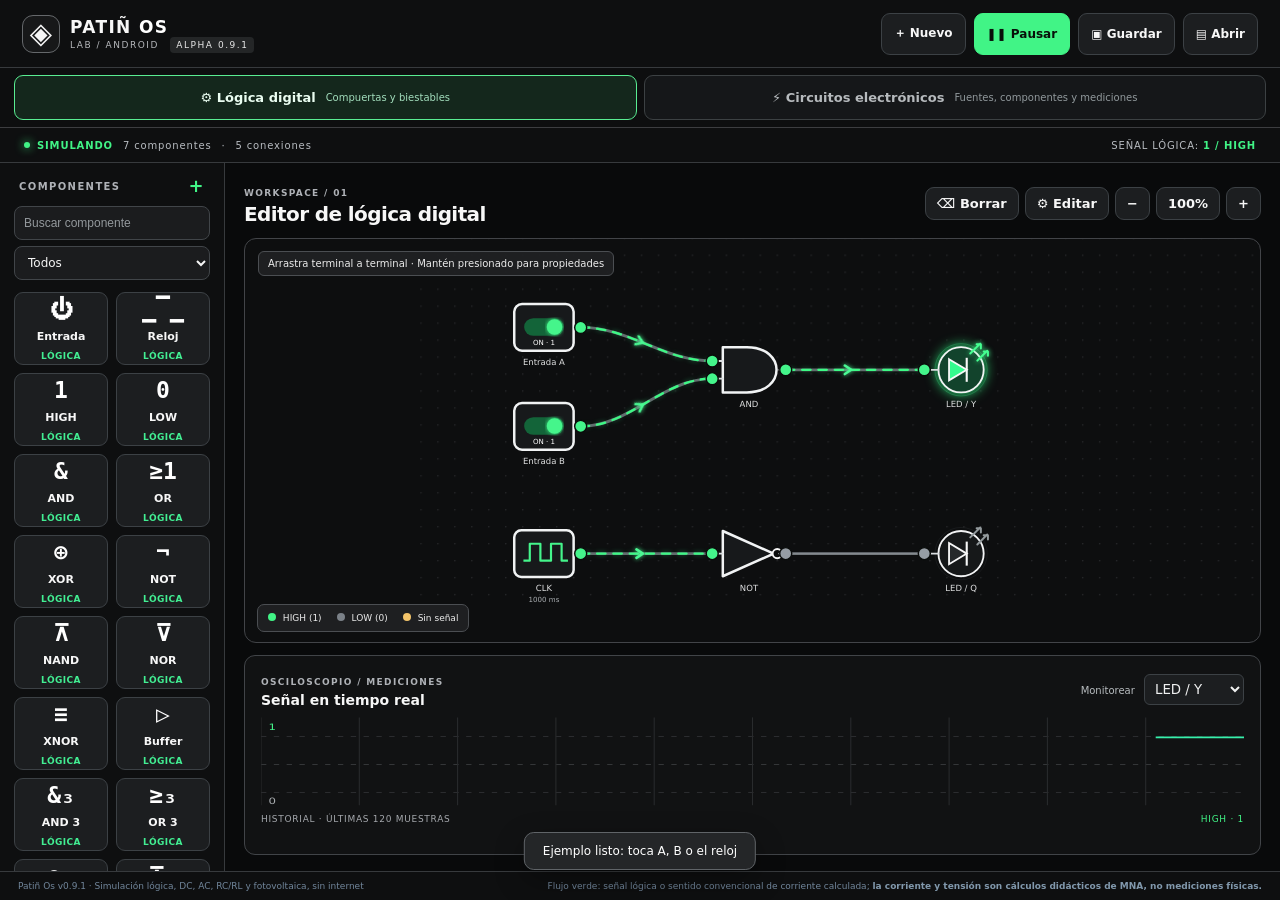
==== app/src/main/assets/index.html @ f3eb8fe8 "chore: bump Patiñ Os to 0.9.1 and update electrical indicators" ====
<!DOCTYPE html>
<html lang="es"><head><meta charset="utf-8"/><meta name="viewport" content="width=device-width,initial-scale=1,maximum-scale=5,user-scalable=yes"/>
<meta name="theme-color" content="#0a0a0b"/><title>Patiñ Os · Laboratorio de circuitos</title>
<link rel="stylesheet" href="style.css"/></head><body>
<div class="app">
  <header class="topbar">
    <div class="brand"><div class="brand-mark">◈</div><div><strong>PATIÑ <em>OS</em></strong><small>LAB / ANDROID <span class="alpha">ALPHA 0.9.1</span></small></div></div>
    <div class="header-tools">
      <button id="newBtn" class="action" title="Nuevo proyecto" aria-label="Nuevo proyecto">＋ <span>Nuevo</span></button>
      <button id="runBtn" class="action primary" title="Pausar o reanudar" aria-label="Pausar o reanudar">❚❚ <span>Pausar</span></button>
      <button id="saveBtn" class="action" title="Guardar proyecto" aria-label="Guardar proyecto">▣ <span>Guardar</span></button>
      <button id="spiceBtn" class="action" title="Exportar circuito SPICE .cir" aria-label="Exportar SPICE">⚗ <span>SPICE</span></button>
      <button id="loadBtn" class="action" title="Abrir proyecto" aria-label="Abrir proyecto">▤ <span>Abrir</span></button>
      <input id="fileInput" type="file" accept=".json,.dig,application/json,application/xml,text/xml,text/plain" hidden />
    </div>
  </header>
  <nav class="workspace-tabs" aria-label="Laboratorios separados">
    <button id="logicModeBtn" class="workspace-tab active" data-workspace="logic" aria-pressed="true">⚙ Lógica digital <small>Compuertas y biestables</small></button>
    <button id="electronicsModeBtn" class="workspace-tab" data-workspace="electronics" aria-pressed="false">⚡ Circuitos electrónicos <small>Fuentes, componentes y mediciones</small></button>
  </nav>
  <div class="ribbon">
    <div class="live-pill"><i></i><b id="liveStatus">SIMULANDO</b></div>
    <span id="statNodes">0 componentes</span><span class="dotsep">·</span><span id="statWires">0 conexiones</span>
    <span class="ribbon-spacer"></span><span id="signalSummary">SEÑAL LÓGICA: <b class="high-word">1 / HIGH</b></span>
  </div>
  <main class="main">
    <aside class="sidebar">
      <div class="section-head">COMPONENTES <span>+</span></div>
      <div class="tool-controls"><input id="toolSearch" type="search" placeholder="Buscar componente" aria-label="Buscar componente" autocomplete="off"/><select id="toolCategory" aria-label="Categoría de componentes"><option value="all">Todos</option><option value="source">Fuentes</option><option value="gate">Compuertas</option><option value="advanced">Avanzados</option><option value="output">Salidas</option><option value="sequential">Biestables</option><option value="decoder">Decodificadores</option><option value="passive">Pasivos</option><option value="supply">Fuentes AC/DC</option><option value="diode">Diodos y LEDs</option><option value="actuator">Actuadores</option><option value="measurement">Medición</option><option value="transistor">Semiconductores e IC</option></select></div>
      <div class="tool-grid" id="tools"></div>
      <div class="section-head lower">PROYECTO</div>
      <div class="side-actions">
        <button id="sampleBtn">↻ <span>Circuito de ejemplo</span></button>
        <button id="undoBtn">↶ <span>Deshacer</span></button>
        <button id="clearBtn">⌫ <span>Limpiar todo</span></button>
      </div>
      <div class="tip"><b>Cómo conectar</b><p>Arrastra desde el punto de salida <span class="outdot">●</span> de un componente y luego una entrada <span class="indot">●</span>. Mueve los bloques arrastrándolos.</p></div>
    </aside>
    <section class="workarea">
      <div class="canvas-top"><div><span class="eyebrow">WORKSPACE / 01</span><h1 id="workspaceTitle">Editor de lógica digital</h1></div><div class="canvas-controls"><button id="deleteModeBtn">⌫ <span>Borrar</span></button><button id="editBtn" title="Editar propiedades del seleccionado">⚙ <span>Editar</span></button><button id="zoomOutBtn">−</button><button id="zoomResetBtn">100%</button><button id="zoomInBtn">+</button></div></div>
      <div class="svg-box" id="stage"><svg id="board" viewBox="0 0 1160 650" preserveAspectRatio="xMidYMid meet" aria-label="Editor visual de circuitos lógicos"><defs>
          <pattern id="dots" patternUnits="userSpaceOnUse" width="24" height="24"><circle cx="1" cy="1" r="1.1" fill="#323437" opacity=".68"/></pattern>
          <filter id="glow"><feGaussianBlur stdDeviation="3" result="blur"/><feMerge><feMergeNode in="blur"/><feMergeNode in="SourceGraphic"/></feMerge></filter>
        </defs><rect id="background" width="100%" height="100%" fill="url(#dots)"/><g id="wiresLayer"></g><g id="nodesLayer"></g><g id="overlayLayer"></g><g id="fxLayer" aria-hidden="true"></g></svg>
       <div class="canvas-hint" id="hint">Toca un interruptor para cambiar el nivel lógico</div>
       <div class="legend" id="signalLegend"><span><i class="green"></i> HIGH (1)</span><span><i class="gray"></i> LOW (0)</span><span><i class="amber"></i> Sin señal</span></div>
      </div>
      <div class="analog-status" id="analogStatus" role="status" hidden></div>
      <div class="import-status" id="importStatus" role="alert" hidden></div>
      <div class="bottom">
        <div class="scope-header"><div><span class="eyebrow">OSCILOSCOPIO / MEDICIONES</span><h2>Señal en tiempo real</h2></div><label>Monitorear <select id="scopeSelect"></select></label></div>
        <svg id="scope" viewBox="0 0 920 124" preserveAspectRatio="none"><g id="scopeLayer"></g></svg>
        <div class="scope-footer"><span>HISTORIAL · ÚLTIMAS 120 MUESTRAS</span><span id="scopeState">HIGH = 1</span></div>
      </div>
    </section>
  </main>
  <footer><span>Patiñ Os v0.9.1 · Simulación lógica, DC, AC, RC/RL y fotovoltaica, sin internet</span><span>Flujo verde: señal lógica o sentido convencional de corriente calculada; <b>la corriente y tensión son cálculos didácticos de MNA, no mediciones físicas.</b></span></footer>
  <div id="toast" role="status" aria-live="polite"></div>
  <dialog id="propsDialog" class="props-dialog" aria-labelledby="propsTitle"><form id="propsForm" method="dialog"><h2 id="propsTitle">Propiedades</h2><p class="props-description">Mantén presionado cualquier componente para configurar sus parámetros.</p><div id="propsFields"></div><p id="propsHelp" class="props-help"></p><div class="props-actions"><button type="button" id="propsClose">Cancelar</button><button type="submit" class="props-save">Guardar cambios</button></div></form></dialog>
</div>
<script src="engine.js"></script><script src="analog.js"></script><script src="spice.js"></script><script src="dig.js"></script><script src="app.js"></script></body></html>
---- app/src/main/assets/style.css ----
:root{--bg:#07101b;--panel:#0d1928;--panel2:#111f30;--edge:#24354a;--text:#e7f1fd;--muted:#7890aa;--hi:#38f0a2;--cyan:#36d6ff;--warn:#ffcc68;--low:#576a83}*{box-sizing:border-box}html,body{width:100%;height:100%;margin:0;background:var(--bg);color:var(--text);font-family:Inter,system-ui,-apple-system,Segoe UI,Roboto,sans-serif;overscroll-behavior:none}button,select{font-family:inherit}button{cursor:pointer;-webkit-tap-highlight-color:transparent;touch-action:manipulation}.app{display:flex;flex-direction:column;height:100dvh;min-height:560px}.topbar{height:68px;border-bottom:1px solid var(--edge);padding:0 22px;display:flex;align-items:center;justify-content:space-between;background:#0b1522;flex-shrink:0}.brand{display:flex;align-items:center;gap:10px}.brand-mark{height:38px;width:38px;background:linear-gradient(140deg,#1a4662,#164a4c);border:1px solid #276880;border-radius:11px;color:#64e7e5;text-align:center;line-height:34px;font-size:29px}.brand strong{font-size:17px;letter-spacing:.095em}.brand strong em{font-style:normal;color:var(--hi)}.brand small{display:block;font-size:9px;color:#95adc6;letter-spacing:.17em;margin-top:3px}.alpha{font-size:9px;background:#1d3c3c;color:#73d8b4;padding:3px 6px;border-radius:4px;margin-left:7px}.header-tools{display:flex;gap:8px}.action,.canvas-controls button{background:#14243a;border:1px solid var(--edge);color:#ccdded;border-radius:9px;padding:10px 12px;font-weight:700;font-size:12px}.action.primary{color:#0c211e;background:var(--hi);border-color:var(--hi)}.ribbon{height:35px;display:flex;gap:10px;align-items:center;padding:0 24px;border-bottom:1px solid #152a3c;background:#0b1521;color:#8aa1b8;font-size:10px;letter-spacing:.085em;flex-shrink:0}.ribbon-spacer{flex:1}.live-pill{display:flex;gap:7px;align-items:center;color:#62e6af;font-weight:800}.live-pill i{height:6px;width:6px;background:var(--hi);border-radius:50%;box-shadow:0 0 10px var(--hi)}.high-word{color:var(--hi)}.main{display:flex;flex:1;min-height:0}.sidebar{width:225px;flex-shrink:0;border-right:1px solid var(--edge);padding:18px 14px;overflow:auto;background:#0b1522}.section-head{font-size:10px;font-weight:900;color:#9db3c9;letter-spacing:.14em;display:flex;justify-content:space-between;padding:0 5px;margin-bottom:14px}.section-head span{color:var(--hi);font-size:18px;line-height:9px}.section-head.lower{margin-top:26px}.tool-grid{display:grid;grid-template-columns:repeat(2,minmax(0,1fr));gap:8px}.tool{min-height:73px;border:1px solid #26394f;background:#111f30;color:#d5e8f4;border-radius:9px;display:flex;flex-direction:column;justify-content:center;align-items:center;gap:8px;font-size:11px;font-weight:750;transition:background .12s}.tool:hover,.tool:active{border-color:#39bcb0;background:#19384a}.tool .glyph{font-family:monospace;color:#62dcd8;font-size:23px;font-weight:800}.side-actions{display:flex;flex-direction:column;gap:4px}.side-actions button{display:flex;gap:11px;align-items:center;background:transparent;color:#b8cbdd;border:0;border-radius:8px;padding:10px 9px;text-align:left;font-weight:600;font-size:11px}.side-actions button:hover{background:#172a3b}.tip{margin:22px 0 0;border:1px solid #23474c;border-radius:9px;padding:12px;background:#0e292d;font-size:11px;color:#93bfbf;line-height:1.6}.tip b{color:#72e0d0}.tip p{margin:6px 0 0}.outdot{color:var(--hi)}.indot{color:var(--cyan)}.workarea{flex:1;min-width:0;min-height:0;display:flex;flex-direction:column;padding:18px 19px 16px;gap:12px}.canvas-top{display:flex;justify-content:space-between;align-items:center;gap:6px}.eyebrow{font-size:9px;color:#72a5bd;letter-spacing:.15em;font-weight:800}h1{margin:2px 0 0;font-size:20px;letter-spacing:-.03em}h2{font-size:14px;margin:3px 0 0}.canvas-controls{display:flex;gap:6px}.canvas-controls button{font-size:13px;padding:8px 11px}.canvas-controls .on{color:var(--warn);border-color:var(--warn)}.svg-box{position:relative;min-height:250px;flex:1;border:1px solid #2b4054;background:#0b1726;border-radius:12px;overflow:hidden}.svg-box svg{width:100%;height:100%;display:block;touch-action:none;user-select:none;-webkit-user-select:none}.canvas-hint{position:absolute;top:12px;left:13px;background:#1a2b3cdb;border:1px solid #253f54;border-radius:6px;font-size:10px;padding:6px 9px;color:#96bad0;pointer-events:none}.legend{position:absolute;bottom:10px;left:12px;display:flex;gap:15px;background:#0b1a2cd9;border:1px solid #2a3d52;border-radius:7px;padding:8px 10px;font-size:9px;color:#a6b6c8;pointer-events:none}.legend i{display:inline-block;width:8px;height:8px;border-radius:50%;margin-right:4px}.legend .green{background:var(--hi)}.legend .gray{background:var(--low)}.legend .amber{background:var(--warn)}.gate-body{fill:#15273a;stroke:#59738b;stroke-width:1.8}.gate-label{fill:#e0effa;font:bold 15px system-ui,Segoe UI,sans-serif;text-anchor:middle;dominant-baseline:middle;pointer-events:none}.gate-caption{fill:#95acc4;font:11px system-ui,Segoe UI,sans-serif;text-anchor:middle;pointer-events:none}.gate-sublabel{fill:#83b4b8;font:9px system-ui,Segoe UI,sans-serif;text-anchor:middle;pointer-events:none}.node-group{cursor:grab}.node-group.dragging{cursor:grabbing}.node-group.selected .gate-body{stroke:#44e0dd;stroke-width:2.8;filter:drop-shadow(0 0 5px #27b1c85c)}.port{stroke:#0b1927;stroke-width:3;cursor:crosshair}.port.out{fill:var(--hi)}.port.in{fill:var(--cyan)}.wire-back{fill:none;stroke:#475b70;stroke-width:5;stroke-linecap:round;pointer-events:stroke}.wire-energized{fill:none;stroke:#35f9ad;stroke-width:3;stroke-dasharray:9 15;stroke-linecap:round;animation:energyFlow .85s linear infinite;pointer-events:none;filter:drop-shadow(0 0 4px #23f8a66a)}.wire-low{fill:none;stroke:#536a84;stroke-width:3;pointer-events:none}.wire-open{fill:none;stroke:#e8b45e;stroke-width:2;stroke-dasharray:4 10;pointer-events:none}.wire-delete{stroke:#e95967}.wire-preview{fill:none;stroke:var(--cyan);stroke-width:2.8;stroke-dasharray:6 8;pointer-events:none}@keyframes energyFlow{to{stroke-dashoffset:-24}}.bottom{height:200px;flex-shrink:0;background:#0d1a29;border:1px solid #22384c;border-radius:11px;padding:14px 16px 12px;display:flex;flex-direction:column}.scope-header{display:flex;align-items:center;justify-content:space-between}.scope-header label{font-size:10px;color:#9fb2c6}.scope-header select{margin-left:6px;border:1px solid #294153;background:#142b3e;color:#d2f3eb;border-radius:6px;padding:6px;max-width:155px}#scope{width:100%;height:99px;margin-top:7px;overflow:hidden}.scope-footer{display:flex;justify-content:space-between;color:#7891aa;font-size:9px;letter-spacing:.08em}.scope-footer span:last-child{color:#6ff4b5}footer{display:flex;justify-content:space-between;gap:10px;padding:9px 18px;background:#0b1421;border-top:1px solid #1e3143;font-size:9px;color:#71869b;flex-shrink:0}footer b{font-weight:600;color:#8198ac}#toast{position:fixed;z-index:200;left:50%;bottom:30px;transform:translateX(-50%) translateY(90px);transition:transform .2s;background:#1e3e48;border:1px solid #3a9996;color:#d9fff5;border-radius:10px;padding:11px 18px;font-size:12px;box-shadow:0 10px 30px #0005;pointer-events:none}#toast.visible{transform:translateX(-50%) translateY(0)}
@media(max-width:850px){.sidebar{width:176px;padding:12px 9px}.tool{min-height:62px}.workarea{padding:12px}.bottom{height:172px}.main{min-height:0}.topbar{padding:0 10px}.ribbon{padding:0 11px}.canvas-controls button{padding:7px 8px}footer{display:none}}
@media(max-width:630px){.app{min-height:550px}.topbar{height:56px}.brand strong{font-size:13px}.brand small{font-size:8px}.brand-mark{height:32px;width:32px;line-height:29px;font-size:25px}.action{padding:8px 9px}.action span{display:none}.header-tools{gap:4px}.ribbon{height:30px;font-size:8px}.ribbon>span:nth-of-type(3),.ribbon>.dotsep{display:none}.main{flex-direction:column-reverse}.sidebar{width:100%;height:124px;flex-shrink:0;padding:9px 10px;overflow-x:auto;overflow-y:hidden;border-right:none;border-top:1px solid var(--edge)}.sidebar>.section-head{display:none}.tool-grid{display:flex;gap:7px;width:max-content}.tool{min-width:77px;min-height:95px;gap:4px}.tool .glyph{font-size:24px}.side-actions,.tip{display:none}.workarea{padding:9px;gap:7px}.canvas-top h1{font-size:15px}.canvas-controls button span{display:none}.canvas-hint{font-size:9px}.legend{gap:7px;font-size:8px}.bottom{height:135px;padding:8px 10px}.scope-header h2{font-size:12px}#scope{height:64px}.scope-footer{font-size:8px}.scope-header select{max-width:108px} .canvas-hint{top:6px;left:6px}}

/* 0.2: visible file import diagnostics, especially useful on narrow Android screens. */
.import-status{background:#3b261c;color:#ffe9c7;border:1px solid #ba7344;border-radius:9px;padding:9px 13px;font-size:11px;line-height:1.5;white-space:normal;word-break:break-word;max-height:106px;overflow:auto;flex-shrink:0}
.import-status[hidden]{display:none}
.brand strong{letter-spacing:.08em}
@media(max-width:630px){.import-status{font-size:10px;max-height:76px;padding:7px 9px}.brand strong{font-size:16px}}

/* Patiñ Os 0.3: monochrome high contrast, SVG component symbols and directed activity. */
:root{--bg:#08090a;--panel:#101112;--panel2:#171819;--edge:#373a3d;--text:#f7f7f7;--muted:#acb0b4;--hi:#41f486;--cyan:#e2e6e9;--warn:#f3c46a;--low:#7b8188}
html,body{background:var(--bg);color:var(--text);-webkit-font-smoothing:antialiased;text-rendering:optimizeLegibility}
.topbar,.ribbon,footer,.sidebar{background:#0e0f10;border-color:var(--edge)}.topbar{box-shadow:0 1px 0 #35383a}
.brand-mark{background:#171819;color:#f6f6f6;border-color:#65686b}.brand small{color:#b6b8bc}.brand strong em{color:#fff}.alpha{background:#242627;color:#e9e9e9}.ribbon{color:#b8bcc1}.eyebrow,.section-head{color:#afb2b7}.live-pill{color:var(--hi)}
.action,.canvas-controls button,.tool,.scope-header select{background:#1c1e20;color:#f7f7f7;border-color:#3c4145}.action.primary{background:var(--hi);color:#08100a;border-color:var(--hi)}.action:hover,.tool:hover,.canvas-controls button:hover{background:#2c2e30;border-color:#c9cbd0;color:#fff}
.sidebar{border-color:var(--edge)}.side-actions button{color:#eeeff1}.side-actions button:hover{background:#252729}.tip{background:#191b1b;border-color:#414443;color:#b6bec0}.tip b{color:#fff}.tool .glyph{color:#fff}.outdot{color:var(--hi)}.indot{color:#f6f6f6}
.workarea{background:#090a0b}.svg-box{background:#0d0e0f;border-color:#424448}.canvas-hint,.legend{background:#202123ec;border-color:#4b4e52;color:#ececec}.legend .gray{background:var(--low)}
.gate-body{fill:#17191b;stroke:#f1f3f4;stroke-width:2.5;stroke-linejoin:round;vector-effect:non-scaling-stroke}.gate-line{fill:none;stroke:#f5f5f5;stroke-width:2.5;vector-effect:non-scaling-stroke}.gate-caption{fill:#e0e1e2;font:12px system-ui,Segoe UI,sans-serif;text-anchor:middle;pointer-events:none}.gate-sublabel{fill:#fff;font:10px system-ui,sans-serif;text-anchor:middle;pointer-events:none}.gate-label{fill:#f5f5f5;font:700 28px system-ui,sans-serif;text-anchor:middle;dominant-baseline:middle;pointer-events:none}
.node-group.selected .gate-body{stroke:#44f58b;stroke-width:3.5;filter:drop-shadow(0 0 5px #35ed8966)}.port{stroke:#0b0b0b;stroke-width:2.8}.port.in,.port.out{stroke:#0a0c0b;stroke-width:2}.wire-back{stroke:#63696d;stroke-width:4}.wire-low{stroke:#84898e;stroke-width:2.5}.wire-energized{stroke:#3dfa85;stroke-width:3.2;stroke-dasharray:12 11;filter:drop-shadow(0 0 4px #34ff9566);animation:energyFlow .9s linear infinite}.flow-chevron{fill:none;stroke:#4af993;stroke-width:3.6;stroke-linecap:round;stroke-linejoin:round;filter:drop-shadow(0 0 3px #4af993)}.app.paused .wire-energized{animation-play-state:paused}.wire-preview{stroke:#e9e9e9}.wire-open{stroke:#e5bc72}.wire-delete{stroke:#ff7777}.led-housing{fill:#161819;stroke:#f3f4f5;stroke-width:2.6}.led-housing.lit{fill:#12432c;filter:drop-shadow(0 0 9px #2ffc86)}.led-rays{fill:none;stroke:#92999c;stroke-width:2.8;stroke-linecap:round;stroke-linejoin:round}.led-rays.rays-on{stroke:#45ff91;filter:drop-shadow(0 0 4px #4bff9a)}
.bottom{background:#111213;border-color:#414448}#scope{background:#111213}.scope-header label{color:#b8bdc0}.scope-header select{color:#f0f1f1}.scope-footer{color:#a5a8ad}.scope-footer span:last-child{color:var(--hi)}#toast{background:#242628;border-color:#606468;color:#fff}.import-status{background:#2c2317;color:#ffe9c7}
svg{shape-rendering:geometricPrecision;text-rendering:geometricPrecision}
@media(max-width:630px){.topbar{padding:0 11px}.brand strong{font-size:16px}.ribbon{font-size:9px}.workarea{padding:10px;gap:9px}.svg-box{min-height:260px}.canvas-hint{font-size:11px;padding:7px 10px}.canvas-top h1{font-size:17px}.canvas-controls button{min-width:37px;padding:9px}.sidebar{height:125px}.tool{background:#171819;min-width:80px;min-height:94px}.tool .glyph{font-size:27px}.legend{font-size:9px;gap:8px}.bottom{height:151px}.scope-header h2{font-size:14px}.scope-header select{padding:7px}.scope-footer{font-size:8px}}

.pin-lead{stroke:#dadde0;stroke-width:2.6;stroke-linecap:round;pointer-events:none}

/* v0.4 - touch-friendly wiring, component browsing, and small visual fault sparks */
.header-tools{align-items:center}.header-tools .action{min-width:42px;min-height:42px}
.tool-controls{display:flex;flex-direction:column;gap:6px;margin:0 0 12px}
.tool-controls input,.tool-controls select{width:100%;min-width:0;background:#1b1c1e;color:#f5f5f5;border:1px solid #414549;border-radius:8px;min-height:34px;padding:6px 9px;font-size:12px}
.tool-controls input::placeholder{color:#93989c}.empty-tools{font-size:12px;color:#adb1b6;padding:12px}
.port-hit{fill:transparent;stroke:transparent;stroke-width:2;pointer-events:all;cursor:crosshair}
.port{pointer-events:none}.port-hit:hover{stroke:#f2f2f2aa;fill:#aaaaaa26}
.pending-ring{fill:none;stroke:#f5f5f5;stroke-width:2;stroke-dasharray:5 5;animation:spinRing 1s linear infinite;pointer-events:none}
@keyframes spinRing{to{stroke-dashoffset:-20}}
.gate-symbol{fill:#f8f8f8;text-anchor:middle;font-size:23px;font-weight:800;font-family:system-ui;pointer-events:none}
.spark-particle{animation:sparkFly .58s ease-out forwards;pointer-events:none;transform-origin:center}
.spark-flash{fill:#ffd17f;animation:sparkFlash .38s ease-out forwards;pointer-events:none}
@keyframes sparkFly{0%{transform:translate(0,0) scale(1);opacity:1}100%{transform:translate(var(--dx),var(--dy)) scale(.15);opacity:0}}
@keyframes sparkFlash{0%{transform:scale(.8);opacity:1}100%{transform:scale(3.2);opacity:0}}
@media(max-width:630px){
 .topbar{gap:7px;padding:0 9px}.brand{gap:6px}.brand-mark{width:30px;height:30px;line-height:28px}
 .brand strong{font-size:14px}.brand small{font-size:7px;letter-spacing:.08em}.alpha{font-size:7px;padding:3px;margin-left:2px}
 .header-tools{gap:4px}.header-tools .action{min-width:38px;min-height:38px;padding:6px 8px;font-size:19px}
 .sidebar{height:176px;padding:7px 9px}.tool-controls{display:flex;flex-direction:row;gap:6px;margin-bottom:7px;height:33px}
 .tool-controls input{flex:1;width:auto;min-width:0}.tool-controls select{width:115px}
 .tool{min-height:102px;min-width:85px;gap:3px}.tool .glyph{font-size:24px}.tool span:last-child{font-size:11px}
 .canvas-hint{max-width:calc(100% - 20px)}.legend{gap:6px;padding:6px 7px}
}

/* Patiñ Os v0.5 – parameter editing and a larger searchable component library */
.component-line{fill:none;stroke:#f1f2f3;stroke-width:2.8;stroke-linejoin:round;stroke-linecap:round}
.component-shell{fill:#191b1c;stroke:#f1f2f3;stroke-width:2.7}
.component-on{fill:#143b28;filter:drop-shadow(0 0 8px #40f18b88)}
.component-letter{font:700 18px system-ui,sans-serif;fill:#f5f5f6;text-anchor:middle;pointer-events:none}
.component-mini{font:12px system-ui,sans-serif;fill:#cdd1d4;text-anchor:middle;pointer-events:none}
.component-properties{font:10px system-ui,sans-serif;text-anchor:middle;fill:#aaaeb2;pointer-events:none}
.sound-waves{fill:none;stroke:#4bf993;stroke-width:3;stroke-linecap:round;filter:drop-shadow(0 0 5px #40f18b)}
.analog-status{border:1px solid #55534a;border-radius:9px;background:#191817;color:#d9d5cb;padding:8px 12px;font-size:11px;line-height:1.5;max-height:90px;overflow:auto;flex-shrink:0}
.analog-status[hidden]{display:none}
.props-dialog{border:1px solid #555c5a;border-radius:16px;background:#161718;color:#f4f4f4;max-width:min(94vw,470px);width:calc(100% - 30px);max-height:83dvh;padding:21px;box-shadow:0 28px 90px #000d;overflow-y:auto}
.props-dialog::backdrop{background:#000b;backdrop-filter:blur(3px)}.props-dialog h2{font-size:21px;margin:0 0 7px}.props-description,.props-help{color:#aeb3b6;font-size:12px;line-height:1.6;margin:7px 0 16px}
.property-field{display:flex;flex-direction:column;gap:7px;margin:12px 0;font-size:12px;color:#dce0e2}
.property-field input,.property-field select{border:1px solid #555e61;border-radius:9px;background:#242628;color:#fff;min-height:44px;padding:9px 12px;font-size:16px;width:100%;box-sizing:border-box}
.property-field input:focus,.property-field select:focus{outline:2px solid #46ef8d;border-color:#46ef8d}
.props-actions{display:flex;gap:12px;justify-content:flex-end;margin-top:18px}.props-actions button{min-height:44px;padding:8px 15px;border:1px solid #656a6e;background:#252728;color:#f9f9f9;border-radius:9px}.props-actions .props-save{background:#41f486;border-color:#41f486;color:#07150d;font-weight:700}
@media(max-width:630px){.canvas-controls #editBtn{font-size:17px}.canvas-controls #editBtn span{display:none}.tool-controls select{width:128px}.tool{min-width:98px}.props-dialog{padding:17px}.analog-status{font-size:10px;max-height:68px}}

/* Voltaje y corriente físicos calculados de las ramas de MNA. */
.component-reading{font:9px system-ui,sans-serif;fill:#48ff98;text-anchor:middle;pointer-events:none;}
@media(max-width:630px){.component-reading{font-size:9px}}

/* v0.7: visible model support state on every catalog item. */
.tool .model-type{font-size:9px;letter-spacing:.045em;color:#42ef93;text-transform:uppercase;line-height:1.2;white-space:nowrap;font-weight:600}
.tool .model-type.pending{color:#e6c185}
@media(max-width:630px){.tool .model-type{font-size:8px}.tool{min-height:108px}}

/* v0.9: independently saved logic and electronics workspaces */
.workspace-tabs{display:flex;gap:7px;padding:7px 14px;background:#0d0e0f;border-bottom:1px solid #3c3d40;flex:none}
.workspace-tab{border:1px solid #3c4143;background:#151719;color:#b6babd;border-radius:9px;min-height:45px;padding:7px 14px;font-weight:750;text-align:left;flex:1;display:flex;align-items:center;gap:10px;justify-content:center;font-size:13px}
.workspace-tab small{font-weight:500;color:#91999c;font-size:10px}.workspace-tab.active{border-color:#59ed92;background:#14271c;color:#eafdf1}.workspace-tab.active small{color:#a2ddbc}
.workspace-tab:focus-visible{outline:2px solid #7af6ad;outline-offset:2px}
@media(max-width:630px){.workspace-tabs{gap:6px;padding:5px 9px}.workspace-tab{font-size:11px;min-height:39px;padding:5px 8px;gap:4px}.workspace-tab small{display:none}}
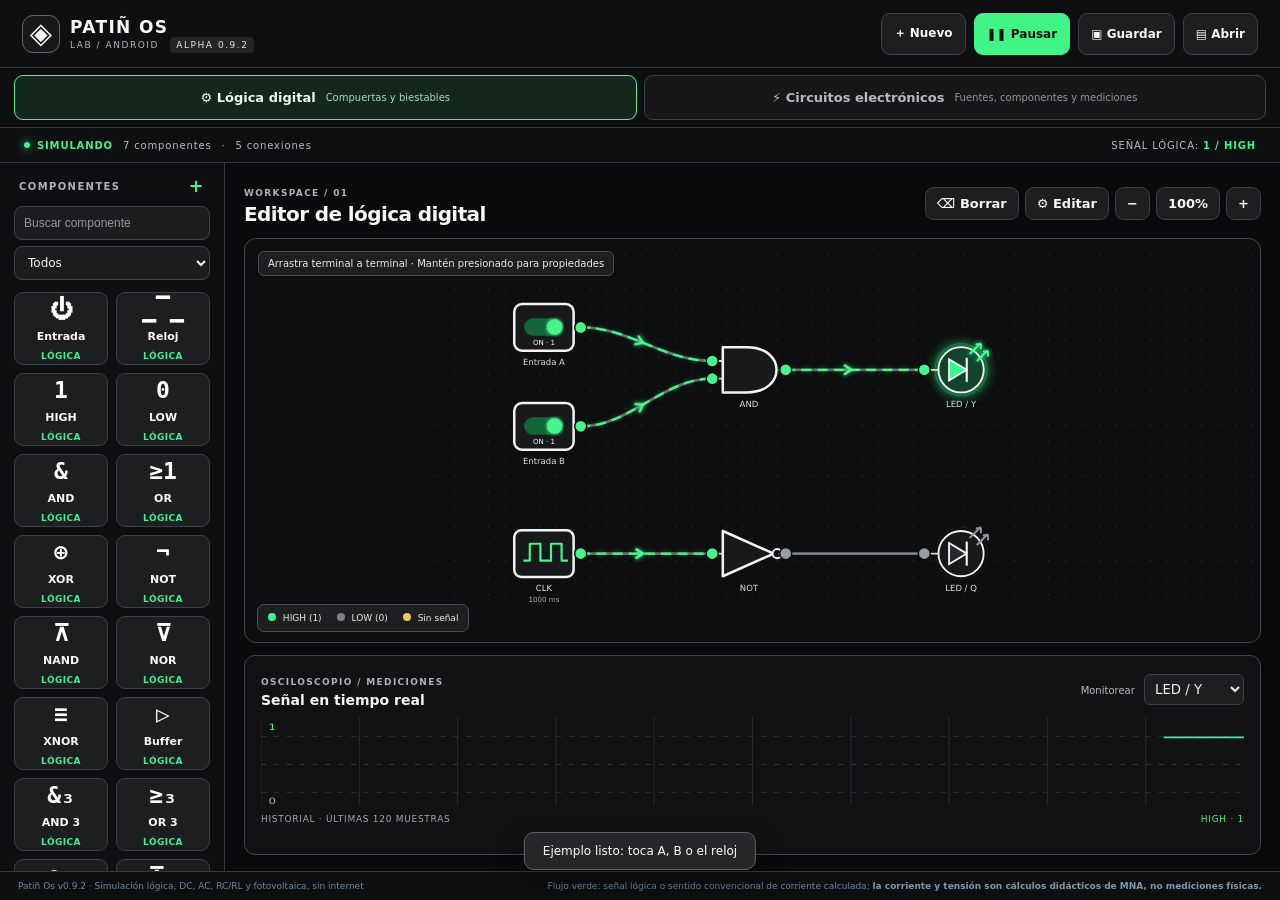
==== commit a875710a: "feat: Patiñ Os v0.9.2 transformer and RGB four-terminal physics" ====
--- a/app/src/main/assets/index.html
+++ b/app/src/main/assets/index.html
@@ -4,7 +4,7 @@
 <link rel="stylesheet" href="style.css"/></head><body>
 <div class="app">
   <header class="topbar">
-    <div class="brand"><div class="brand-mark">◈</div><div><strong>PATIÑ <em>OS</em></strong><small>LAB / ANDROID <span class="alpha">ALPHA 0.9.1</span></small></div></div>
+    <div class="brand"><div class="brand-mark">◈</div><div><strong>PATIÑ <em>OS</em></strong><small>LAB / ANDROID <span class="alpha">ALPHA 0.9.2</span></small></div></div>
     <div class="header-tools">
       <button id="newBtn" class="action" title="Nuevo proyecto" aria-label="Nuevo proyecto">＋ <span>Nuevo</span></button>
       <button id="runBtn" class="action primary" title="Pausar o reanudar" aria-label="Pausar o reanudar">❚❚ <span>Pausar</span></button>
@@ -54,8 +54,8 @@
       </div>
     </section>
   </main>
-  <footer><span>Patiñ Os v0.9.1 · Simulación lógica, DC, AC, RC/RL y fotovoltaica, sin internet</span><span>Flujo verde: señal lógica o sentido convencional de corriente calculada; <b>la corriente y tensión son cálculos didácticos de MNA, no mediciones físicas.</b></span></footer>
+  <footer><span>Patiñ Os v0.9.2 · Simulación lógica, DC, AC, RC/RL y fotovoltaica, sin internet</span><span>Flujo verde: señal lógica o sentido convencional de corriente calculada; <b>la corriente y tensión son cálculos didácticos de MNA, no mediciones físicas.</b></span></footer>
   <div id="toast" role="status" aria-live="polite"></div>
   <dialog id="propsDialog" class="props-dialog" aria-labelledby="propsTitle"><form id="propsForm" method="dialog"><h2 id="propsTitle">Propiedades</h2><p class="props-description">Mantén presionado cualquier componente para configurar sus parámetros.</p><div id="propsFields"></div><p id="propsHelp" class="props-help"></p><div class="props-actions"><button type="button" id="propsClose">Cancelar</button><button type="submit" class="props-save">Guardar cambios</button></div></form></dialog>
 </div>
-<script src="engine.js"></script><script src="analog.js"></script><script src="spice.js"></script><script src="dig.js"></script><script src="app.js"></script></body></html>+<script src="engine.js"></script><script src="analog.js"></script><script src="special.js"></script><script src="spice.js"></script><script src="dig.js"></script><script src="app.js"></script></body></html>
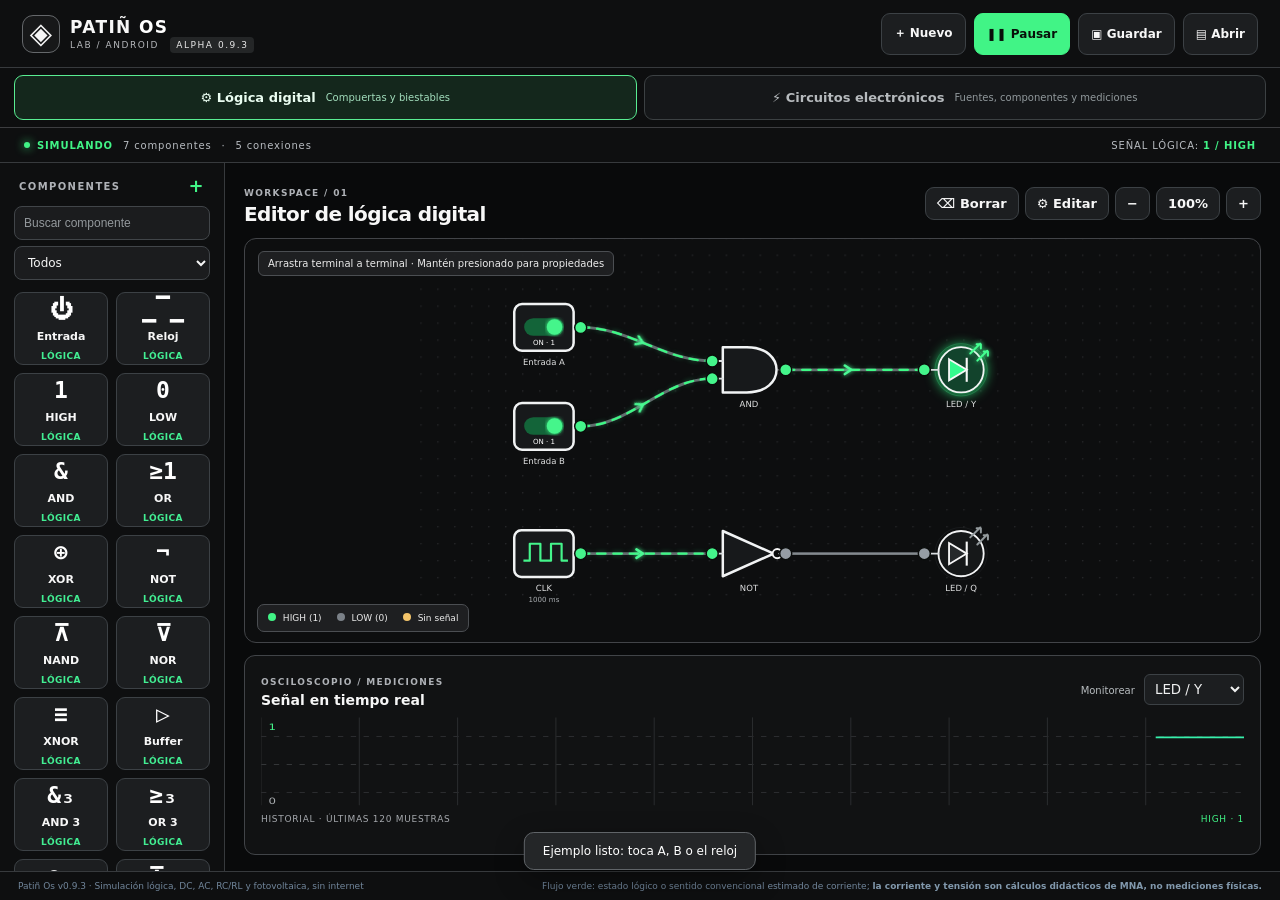
==== commit fd837b40: "feat: Patiñ Os v0.9.3 new electrical models and instruments" ====
--- a/app/src/main/assets/index.html
+++ b/app/src/main/assets/index.html
@@ -4,7 +4,7 @@
 <link rel="stylesheet" href="style.css"/></head><body>
 <div class="app">
   <header class="topbar">
-    <div class="brand"><div class="brand-mark">◈</div><div><strong>PATIÑ <em>OS</em></strong><small>LAB / ANDROID <span class="alpha">ALPHA 0.9.2</span></small></div></div>
+    <div class="brand"><div class="brand-mark">◈</div><div><strong>PATIÑ <em>OS</em></strong><small>LAB / ANDROID <span class="alpha">ALPHA 0.9.3</span></small></div></div>
     <div class="header-tools">
       <button id="newBtn" class="action" title="Nuevo proyecto" aria-label="Nuevo proyecto">＋ <span>Nuevo</span></button>
       <button id="runBtn" class="action primary" title="Pausar o reanudar" aria-label="Pausar o reanudar">❚❚ <span>Pausar</span></button>
@@ -54,8 +54,8 @@
       </div>
     </section>
   </main>
-  <footer><span>Patiñ Os v0.9.2 · Simulación lógica, DC, AC, RC/RL y fotovoltaica, sin internet</span><span>Flujo verde: señal lógica o sentido convencional de corriente calculada; <b>la corriente y tensión son cálculos didácticos de MNA, no mediciones físicas.</b></span></footer>
+  <footer><span>Patiñ Os v0.9.3 · Simulación lógica, DC, AC, RC/RL y fotovoltaica, sin internet</span><span>Flujo verde: estado lógico o sentido convencional estimado de corriente; <b>la corriente y tensión son cálculos didácticos de MNA, no mediciones físicas.</b></span></footer>
   <div id="toast" role="status" aria-live="polite"></div>
   <dialog id="propsDialog" class="props-dialog" aria-labelledby="propsTitle"><form id="propsForm" method="dialog"><h2 id="propsTitle">Propiedades</h2><p class="props-description">Mantén presionado cualquier componente para configurar sus parámetros.</p><div id="propsFields"></div><p id="propsHelp" class="props-help"></p><div class="props-actions"><button type="button" id="propsClose">Cancelar</button><button type="submit" class="props-save">Guardar cambios</button></div></form></dialog>
 </div>
-<script src="engine.js"></script><script src="analog.js"></script><script src="special.js"></script><script src="spice.js"></script><script src="dig.js"></script><script src="app.js"></script></body></html>+<script src="engine.js"></script><script src="analog.js"></script><script src="special.js"></script><script src="devices.js"></script><script src="spice.js"></script><script src="dig.js"></script><script src="app.js"></script></body></html>
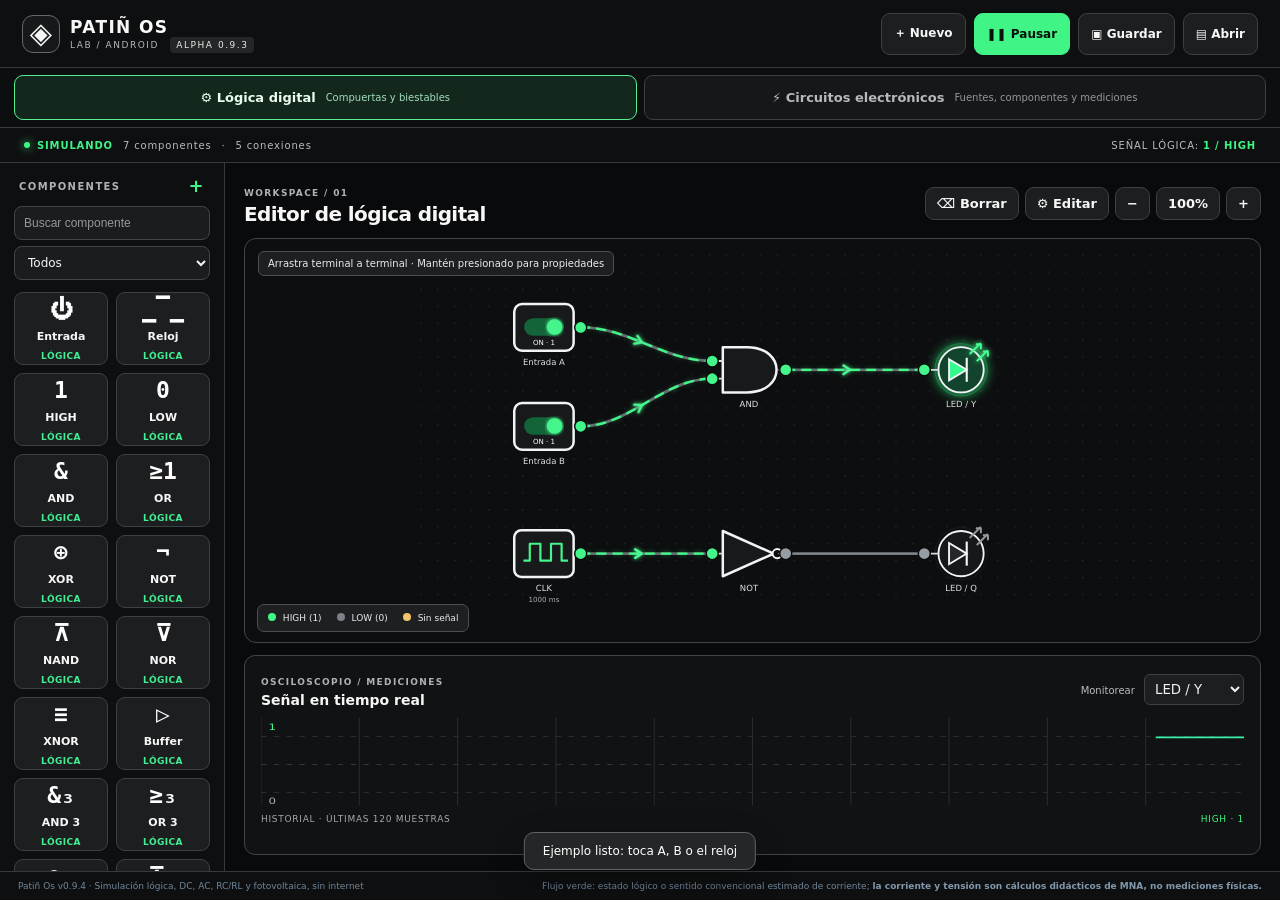
==== commit 413cfa70: "feat(ui): v0.9.4 LED colors and luminous intensity by simulated current" ====
--- a/app/src/main/assets/index.html
+++ b/app/src/main/assets/index.html
@@ -40,6 +40,7 @@
       <div class="canvas-top"><div><span class="eyebrow">WORKSPACE / 01</span><h1 id="workspaceTitle">Editor de lógica digital</h1></div><div class="canvas-controls"><button id="deleteModeBtn">⌫ <span>Borrar</span></button><button id="editBtn" title="Editar propiedades del seleccionado">⚙ <span>Editar</span></button><button id="zoomOutBtn">−</button><button id="zoomResetBtn">100%</button><button id="zoomInBtn">+</button></div></div>
       <div class="svg-box" id="stage"><svg id="board" viewBox="0 0 1160 650" preserveAspectRatio="xMidYMid meet" aria-label="Editor visual de circuitos lógicos"><defs>
           <pattern id="dots" patternUnits="userSpaceOnUse" width="24" height="24"><circle cx="1" cy="1" r="1.1" fill="#323437" opacity=".68"/></pattern>
+          <filter id="ledBloom" x="-130%" y="-130%" width="360%" height="360%"><feGaussianBlur stdDeviation="11"/></filter>
           <filter id="glow"><feGaussianBlur stdDeviation="3" result="blur"/><feMerge><feMergeNode in="blur"/><feMergeNode in="SourceGraphic"/></feMerge></filter>
         </defs><rect id="background" width="100%" height="100%" fill="url(#dots)"/><g id="wiresLayer"></g><g id="nodesLayer"></g><g id="overlayLayer"></g><g id="fxLayer" aria-hidden="true"></g></svg>
        <div class="canvas-hint" id="hint">Toca un interruptor para cambiar el nivel lógico</div>
@@ -54,8 +55,8 @@
       </div>
     </section>
   </main>
-  <footer><span>Patiñ Os v0.9.3 · Simulación lógica, DC, AC, RC/RL y fotovoltaica, sin internet</span><span>Flujo verde: estado lógico o sentido convencional estimado de corriente; <b>la corriente y tensión son cálculos didácticos de MNA, no mediciones físicas.</b></span></footer>
+  <footer><span>Patiñ Os v0.9.4 · Simulación lógica, DC, AC, RC/RL y fotovoltaica, sin internet</span><span>Flujo verde: estado lógico o sentido convencional estimado de corriente; <b>la corriente y tensión son cálculos didácticos de MNA, no mediciones físicas.</b></span></footer>
   <div id="toast" role="status" aria-live="polite"></div>
   <dialog id="propsDialog" class="props-dialog" aria-labelledby="propsTitle"><form id="propsForm" method="dialog"><h2 id="propsTitle">Propiedades</h2><p class="props-description">Mantén presionado cualquier componente para configurar sus parámetros.</p><div id="propsFields"></div><p id="propsHelp" class="props-help"></p><div class="props-actions"><button type="button" id="propsClose">Cancelar</button><button type="submit" class="props-save">Guardar cambios</button></div></form></dialog>
 </div>
-<script src="engine.js"></script><script src="analog.js"></script><script src="special.js"></script><script src="devices.js"></script><script src="spice.js"></script><script src="dig.js"></script><script src="app.js"></script></body></html>
+<script src="engine.js"></script><script src="analog.js"></script><script src="special.js"></script><script src="devices.js"></script><script src="spice.js"></script><script src="dig.js"></script><script src="leds.js"></script><script src="app.js"></script></body></html>
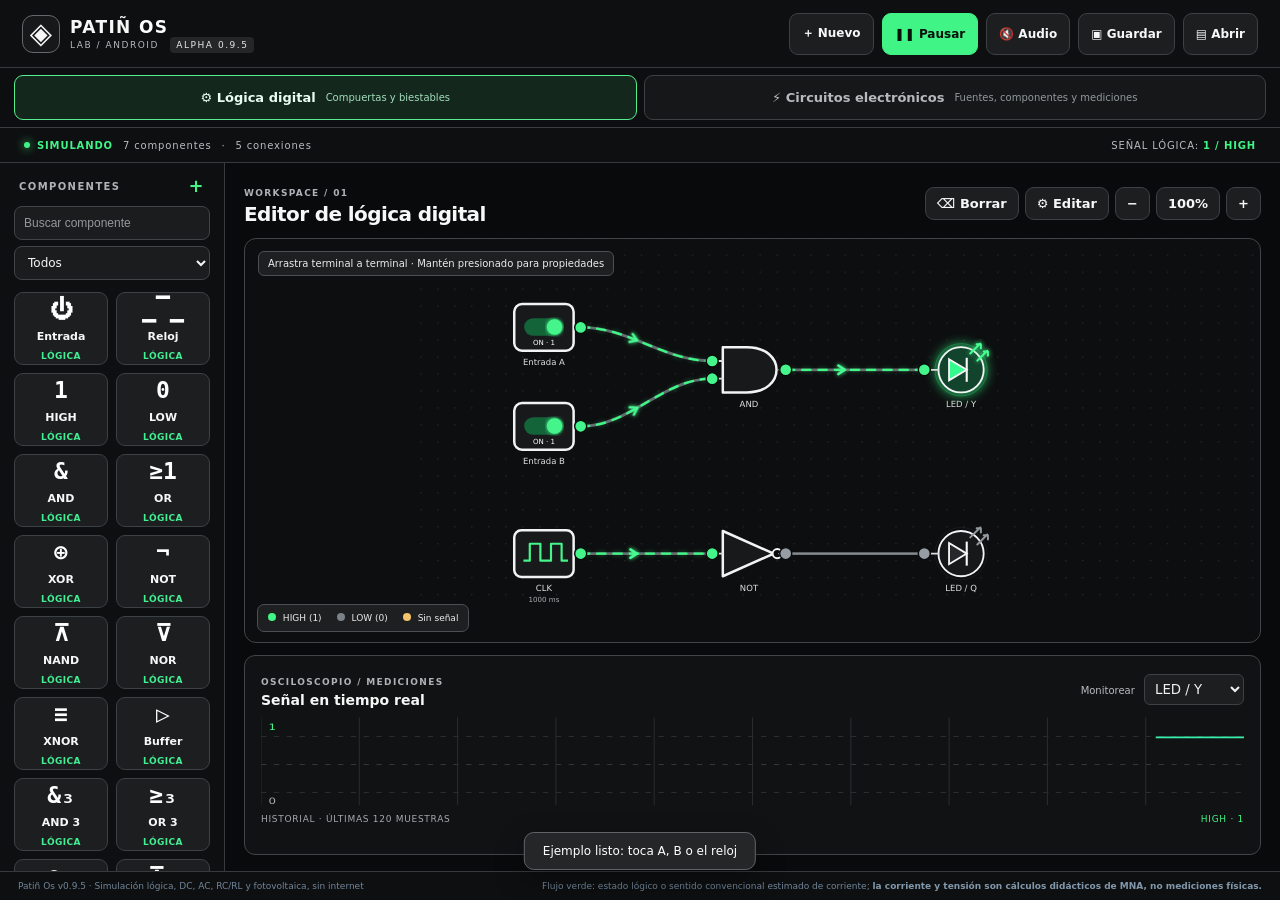
==== commit 54f3938d: "feat: Patiñ Os v0.9.5 audible buzzer, speaker and piezo via Web Audio" ====
--- a/app/src/main/assets/index.html
+++ b/app/src/main/assets/index.html
@@ -4,10 +4,11 @@
 <link rel="stylesheet" href="style.css"/></head><body>
 <div class="app">
   <header class="topbar">
-    <div class="brand"><div class="brand-mark">◈</div><div><strong>PATIÑ <em>OS</em></strong><small>LAB / ANDROID <span class="alpha">ALPHA 0.9.3</span></small></div></div>
+    <div class="brand"><div class="brand-mark">◈</div><div><strong>PATIÑ <em>OS</em></strong><small>LAB / ANDROID <span class="alpha">ALPHA 0.9.5</span></small></div></div>
     <div class="header-tools">
       <button id="newBtn" class="action" title="Nuevo proyecto" aria-label="Nuevo proyecto">＋ <span>Nuevo</span></button>
       <button id="runBtn" class="action primary" title="Pausar o reanudar" aria-label="Pausar o reanudar">❚❚ <span>Pausar</span></button>
+      <button id="audioBtn" class="action" type="button" aria-pressed="false" title="Activar sonido de buzzer, altavoz y piezo" aria-label="Activar audio">🔇 <span>Audio</span></button>
       <button id="saveBtn" class="action" title="Guardar proyecto" aria-label="Guardar proyecto">▣ <span>Guardar</span></button>
       <button id="spiceBtn" class="action" title="Exportar circuito SPICE .cir" aria-label="Exportar SPICE">⚗ <span>SPICE</span></button>
       <button id="loadBtn" class="action" title="Abrir proyecto" aria-label="Abrir proyecto">▤ <span>Abrir</span></button>
@@ -18,6 +19,7 @@
     <button id="logicModeBtn" class="workspace-tab active" data-workspace="logic" aria-pressed="true">⚙ Lógica digital <small>Compuertas y biestables</small></button>
     <button id="electronicsModeBtn" class="workspace-tab" data-workspace="electronics" aria-pressed="false">⚡ Circuitos electrónicos <small>Fuentes, componentes y mediciones</small></button>
   </nav>
+  <div id="audioPanel" class="audio-panel" hidden><label for="audioVolume">Volumen de Patiñ Os</label><input id="audioVolume" type="range" min="0" max="100" value="25" step="1" aria-label="Volumen de audio"/><output id="audioVolumeValue" for="audioVolume">25%</output><small>Buzzer: funciona con DC sobre su umbral. Altavoz y piezo: requieren fuente AC o pulsada de 20 a 16 000 Hz. Micrófono: entrada simulada. Audio didáctico, no acústica real.</small></div>
   <div class="ribbon">
     <div class="live-pill"><i></i><b id="liveStatus">SIMULANDO</b></div>
     <span id="statNodes">0 componentes</span><span class="dotsep">·</span><span id="statWires">0 conexiones</span>
@@ -55,8 +57,8 @@
       </div>
     </section>
   </main>
-  <footer><span>Patiñ Os v0.9.4 · Simulación lógica, DC, AC, RC/RL y fotovoltaica, sin internet</span><span>Flujo verde: estado lógico o sentido convencional estimado de corriente; <b>la corriente y tensión son cálculos didácticos de MNA, no mediciones físicas.</b></span></footer>
+  <footer><span>Patiñ Os v0.9.5 · Simulación lógica, DC, AC, RC/RL y fotovoltaica, sin internet</span><span>Flujo verde: estado lógico o sentido convencional estimado de corriente; <b>la corriente y tensión son cálculos didácticos de MNA, no mediciones físicas.</b></span></footer>
   <div id="toast" role="status" aria-live="polite"></div>
   <dialog id="propsDialog" class="props-dialog" aria-labelledby="propsTitle"><form id="propsForm" method="dialog"><h2 id="propsTitle">Propiedades</h2><p class="props-description">Mantén presionado cualquier componente para configurar sus parámetros.</p><div id="propsFields"></div><p id="propsHelp" class="props-help"></p><div class="props-actions"><button type="button" id="propsClose">Cancelar</button><button type="submit" class="props-save">Guardar cambios</button></div></form></dialog>
 </div>
-<script src="engine.js"></script><script src="analog.js"></script><script src="special.js"></script><script src="devices.js"></script><script src="spice.js"></script><script src="dig.js"></script><script src="leds.js"></script><script src="app.js"></script></body></html>
+<script src="engine.js"></script><script src="analog.js"></script><script src="special.js"></script><script src="devices.js"></script><script src="spice.js"></script><script src="dig.js"></script><script src="leds.js"></script><script src="sound.js"></script><script src="app.js"></script></body></html>
--- a/app/src/main/assets/style.css
+++ b/app/src/main/assets/style.css
@@ -81,3 +81,13 @@
 .workspace-tab small{font-weight:500;color:#91999c;font-size:10px}.workspace-tab.active{border-color:#59ed92;background:#14271c;color:#eafdf1}.workspace-tab.active small{color:#a2ddbc}
 .workspace-tab:focus-visible{outline:2px solid #7af6ad;outline-offset:2px}
 @media(max-width:630px){.workspace-tabs{gap:6px;padding:5px 9px}.workspace-tab{font-size:11px;min-height:39px;padding:5px 8px;gap:4px}.workspace-tab small{display:none}}
+
+/* v0.9.5: explicit opt-in sound controls; accessible compact mobile layout */
+.audio-panel{display:flex;align-items:center;flex-wrap:wrap;gap:10px;padding:10px 16px;background:#131415;border-bottom:1px solid #414448;color:#fafafa;font-size:13px;}
+.audio-panel[hidden]{display:none;}
+.audio-panel input[type=range]{accent-color:#37ef91;flex:1;min-width:110px;max-width:340px;}
+.audio-panel output{font-variant-numeric:tabular-nums;min-width:35px;}
+.audio-panel small{flex-basis:100%;color:#bbc0c4;line-height:1.45;}
+#audioBtn[aria-pressed=true]{background:#215036;border-color:#35de83;color:#fff;}
+#audioBtn:focus-visible,#audioVolume:focus-visible{outline:2px solid #40f395;outline-offset:2px;}
+@media(max-width:760px){.audio-panel{padding:8px 12px;gap:7px}.audio-panel label{font-size:11px}.audio-panel small{font-size:10px}.header-tools #audioBtn span{display:none;}}
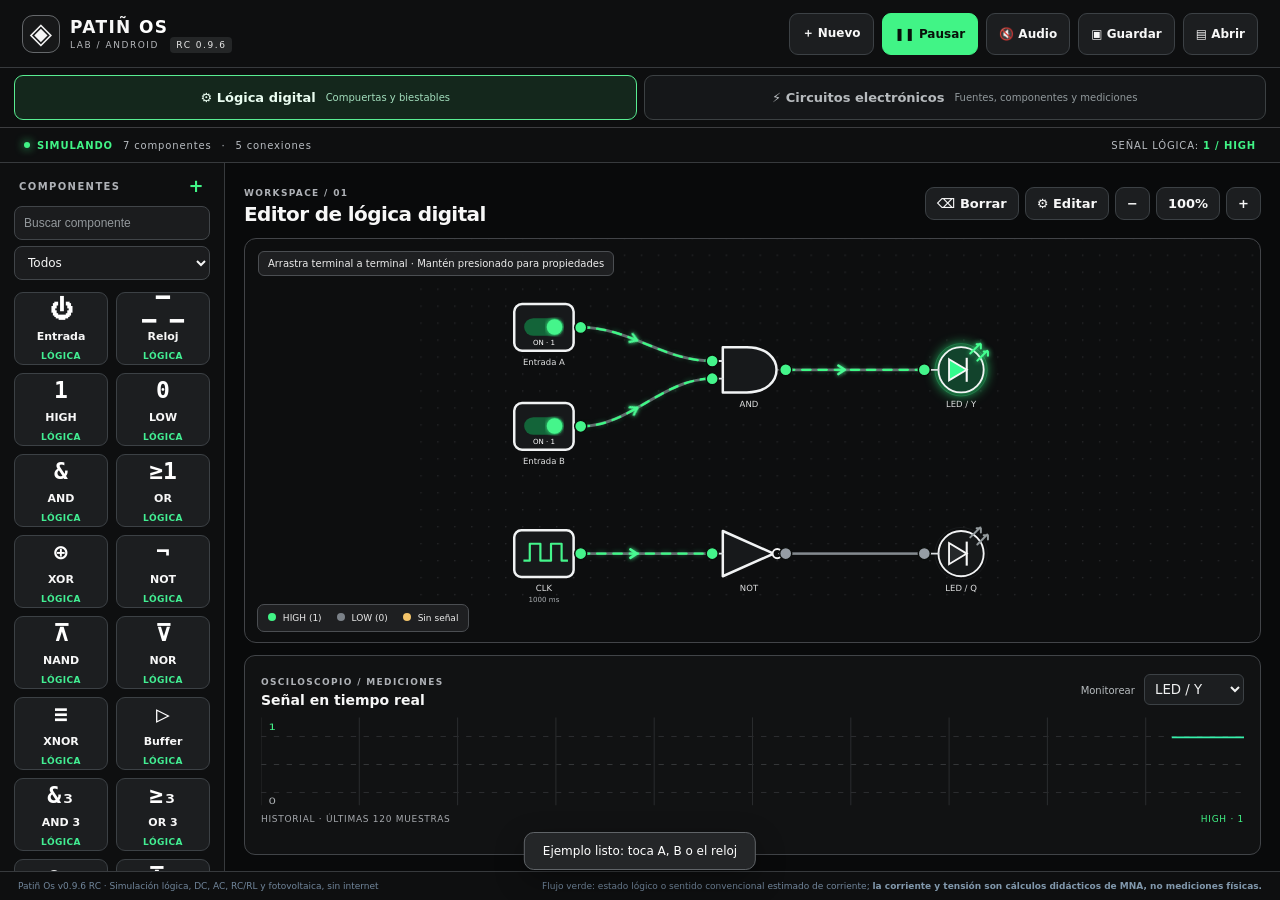
==== commit 37e4deda: "perf(android): Patiñ Os v0.9.6 RC1 stability, responsiveness and signed-release preparation" ====
--- a/app/src/main/assets/index.html
+++ b/app/src/main/assets/index.html
@@ -4,7 +4,7 @@
 <link rel="stylesheet" href="style.css"/></head><body>
 <div class="app">
   <header class="topbar">
-    <div class="brand"><div class="brand-mark">◈</div><div><strong>PATIÑ <em>OS</em></strong><small>LAB / ANDROID <span class="alpha">ALPHA 0.9.5</span></small></div></div>
+    <div class="brand"><div class="brand-mark">◈</div><div><strong>PATIÑ <em>OS</em></strong><small>LAB / ANDROID <span class="alpha">RC 0.9.6</span></small></div></div>
     <div class="header-tools">
       <button id="newBtn" class="action" title="Nuevo proyecto" aria-label="Nuevo proyecto">＋ <span>Nuevo</span></button>
       <button id="runBtn" class="action primary" title="Pausar o reanudar" aria-label="Pausar o reanudar">❚❚ <span>Pausar</span></button>
@@ -57,7 +57,7 @@
       </div>
     </section>
   </main>
-  <footer><span>Patiñ Os v0.9.5 · Simulación lógica, DC, AC, RC/RL y fotovoltaica, sin internet</span><span>Flujo verde: estado lógico o sentido convencional estimado de corriente; <b>la corriente y tensión son cálculos didácticos de MNA, no mediciones físicas.</b></span></footer>
+  <footer><span>Patiñ Os v0.9.6 RC · Simulación lógica, DC, AC, RC/RL y fotovoltaica, sin internet</span><span>Flujo verde: estado lógico o sentido convencional estimado de corriente; <b>la corriente y tensión son cálculos didácticos de MNA, no mediciones físicas.</b></span></footer>
   <div id="toast" role="status" aria-live="polite"></div>
   <dialog id="propsDialog" class="props-dialog" aria-labelledby="propsTitle"><form id="propsForm" method="dialog"><h2 id="propsTitle">Propiedades</h2><p class="props-description">Mantén presionado cualquier componente para configurar sus parámetros.</p><div id="propsFields"></div><p id="propsHelp" class="props-help"></p><div class="props-actions"><button type="button" id="propsClose">Cancelar</button><button type="submit" class="props-save">Guardar cambios</button></div></form></dialog>
 </div>
--- a/app/src/main/assets/style.css
+++ b/app/src/main/assets/style.css
@@ -91,3 +91,12 @@
 #audioBtn[aria-pressed=true]{background:#215036;border-color:#35de83;color:#fff;}
 #audioBtn:focus-visible,#audioVolume:focus-visible{outline:2px solid #40f395;outline-offset:2px;}
 @media(max-width:760px){.audio-panel{padding:8px 12px;gap:7px}.audio-panel label{font-size:11px}.audio-panel small{font-size:10px}.header-tools #audioBtn span{display:none;}}
+
+/* 0.9.6 RC: low-motion accessibility and smaller/foldable screens */
+@media(prefers-reduced-motion:reduce){
+ .wire-energized{animation:none;stroke-dashoffset:0;filter:none}
+ .flow-chevron{display:none}.spark-flash,.spark-particle{animation:none;opacity:0}
+ .tool,.action,#toast{transition:none}
+}
+@media(max-width:360px){.header-tools{gap:2px}.action{padding:7px 6px}.canvas-controls{gap:3px}.canvas-controls button{min-width:31px;padding:6px}.canvas-hint{max-width:calc(100% - 12px)}.ribbon{padding:0 8px}.legend{max-width:calc(100% - 20px);flex-wrap:wrap}}
+@media(orientation:landscape) and (max-height:520px){.app{min-height:0}.sidebar{height:112px}.workarea{min-height:0}.bottom{height:110px}.svg-box{min-height:150px}.canvas-hint{font-size:10px}}
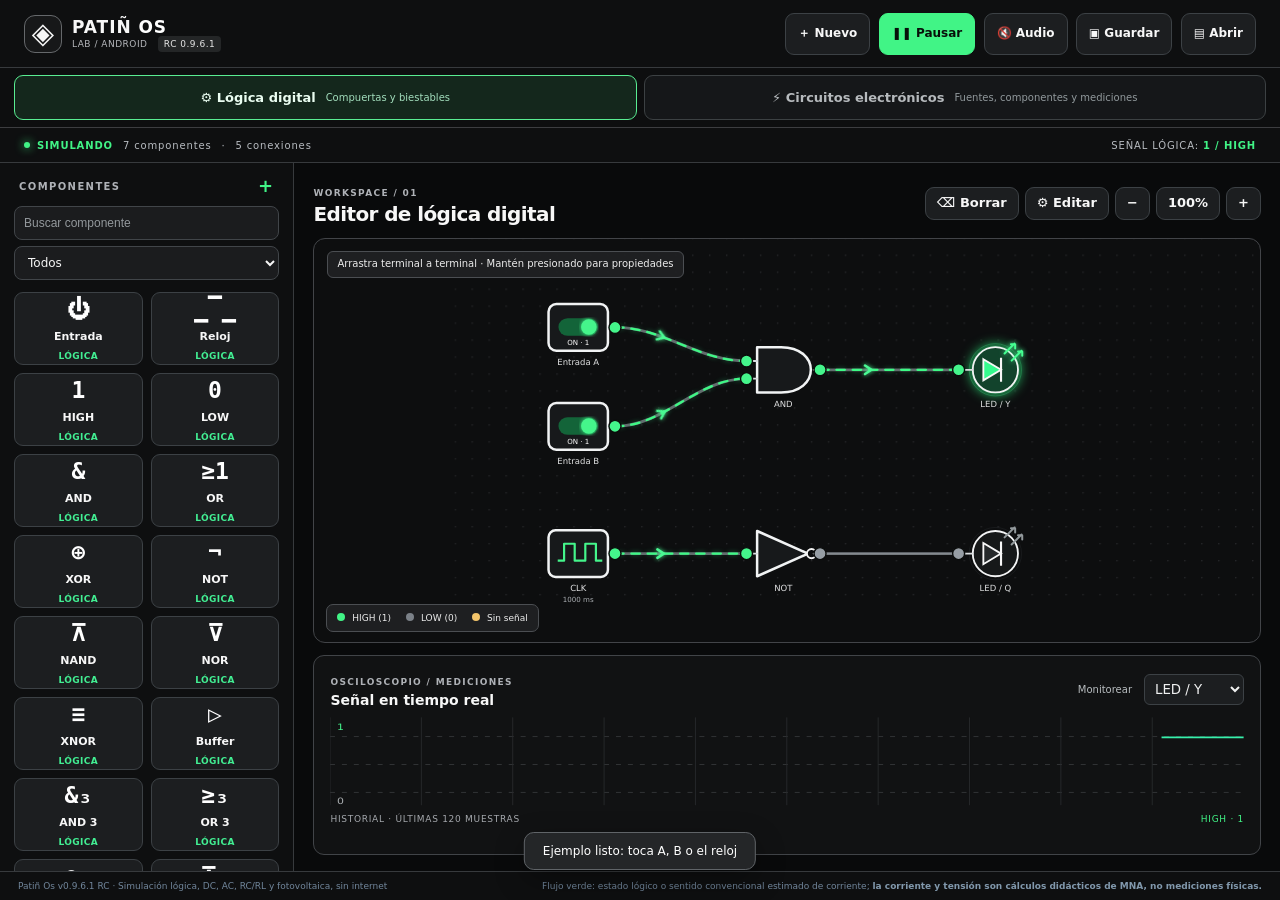
==== commit a213a953: "fix(responsive): v0.9.6.1 RC2 adaptive layout across phones, tablets and landscape" ====
--- a/app/src/main/assets/index.html
+++ b/app/src/main/assets/index.html
@@ -1,10 +1,10 @@
 <!DOCTYPE html>
 <html lang="es"><head><meta charset="utf-8"/><meta name="viewport" content="width=device-width,initial-scale=1,maximum-scale=5,user-scalable=yes"/>
 <meta name="theme-color" content="#0a0a0b"/><title>Patiñ Os · Laboratorio de circuitos</title>
-<link rel="stylesheet" href="style.css"/></head><body>
+<link rel="stylesheet" href="style.css"/><link rel="stylesheet" href="responsive.css"/></head><body>
 <div class="app">
   <header class="topbar">
-    <div class="brand"><div class="brand-mark">◈</div><div><strong>PATIÑ <em>OS</em></strong><small>LAB / ANDROID <span class="alpha">RC 0.9.6</span></small></div></div>
+    <div class="brand"><div class="brand-mark">◈</div><div><strong>PATIÑ <em>OS</em></strong><small>LAB / ANDROID <span class="alpha">RC 0.9.6.1</span></small></div></div>
     <div class="header-tools">
       <button id="newBtn" class="action" title="Nuevo proyecto" aria-label="Nuevo proyecto">＋ <span>Nuevo</span></button>
       <button id="runBtn" class="action primary" title="Pausar o reanudar" aria-label="Pausar o reanudar">❚❚ <span>Pausar</span></button>
@@ -57,7 +57,7 @@
       </div>
     </section>
   </main>
-  <footer><span>Patiñ Os v0.9.6 RC · Simulación lógica, DC, AC, RC/RL y fotovoltaica, sin internet</span><span>Flujo verde: estado lógico o sentido convencional estimado de corriente; <b>la corriente y tensión son cálculos didácticos de MNA, no mediciones físicas.</b></span></footer>
+  <footer><span>Patiñ Os v0.9.6.1 RC · Simulación lógica, DC, AC, RC/RL y fotovoltaica, sin internet</span><span>Flujo verde: estado lógico o sentido convencional estimado de corriente; <b>la corriente y tensión son cálculos didácticos de MNA, no mediciones físicas.</b></span></footer>
   <div id="toast" role="status" aria-live="polite"></div>
   <dialog id="propsDialog" class="props-dialog" aria-labelledby="propsTitle"><form id="propsForm" method="dialog"><h2 id="propsTitle">Propiedades</h2><p class="props-description">Mantén presionado cualquier componente para configurar sus parámetros.</p><div id="propsFields"></div><p id="propsHelp" class="props-help"></p><div class="props-actions"><button type="button" id="propsClose">Cancelar</button><button type="submit" class="props-save">Guardar cambios</button></div></form></dialog>
 </div>
--- a/app/src/main/assets/responsive.css
+++ b/app/src/main/assets/responsive.css
@@ -0,0 +1,141 @@
+/* Patiñ Os — layout adaptativo RC2. Se carga al final para no alterar el motor.
+ * Diseño responsive por espacio disponible, no por modelo de teléfono. */
+:root { color-scheme: dark; }
+html,body { max-width:100%; overflow:hidden; }
+.app { width:100%; height:100vh; height:100dvh; min-height:0; min-width:0; overflow:hidden; }
+.main { flex:1 1 auto; min-height:0; min-width:0; overflow:hidden; }
+.workarea { min-height:0; min-width:0; overflow-y:auto; overscroll-behavior:contain; scrollbar-width:thin; }
+.sidebar { min-height:0; min-width:0; scrollbar-width:thin; }
+.topbar { min-width:0; }
+.brand { min-width:0; flex:0 1 auto; }
+.brand > div:last-child { min-width:0; }
+.brand strong { display:block; white-space:nowrap; line-height:1.1; letter-spacing:.055em; }
+.brand small { white-space:nowrap; letter-spacing:.055em; }
+.brand-mark { flex:0 0 auto; }
+.header-tools { min-width:0; }
+.action,.canvas-controls button { line-height:1.15; }
+.workspace-tab { min-width:0; }
+.canvas-top > div:first-child { min-width:0; }
+.canvas-top h1 { overflow-wrap:normal; }
+.canvas-controls { min-width:0; }
+.canvas-hint { line-height:1.25; max-width:calc(100% - 20px); }
+.scope-header { gap:8px; }
+.scope-header label { min-width:0; display:flex; align-items:center; gap:6px; }
+.scope-header select { min-width:0; max-width:100%; }
+.tool-controls { min-width:0; }
+#tools { scrollbar-width:thin; }
+.props-dialog { max-height:min(86dvh,760px); }
+
+/* Teléfonos en vertical, incluso si el usuario usa letra grande o pantalla dividida. */
+@media (max-width:760px) and (orientation:portrait) {
+  .app { display:flex; flex-direction:column; }
+  .topbar {
+    height:auto; flex:0 0 auto; display:grid; grid-template-columns:minmax(0,1fr);
+    justify-content:stretch; align-items:stretch; row-gap:7px;
+    padding:8px 10px 7px;
+  }
+  .brand { width:100%; gap:9px; align-items:center; }
+  .brand-mark { width:34px; height:34px; line-height:32px; font-size:25px; }
+  .brand strong { font-size:clamp(15px,4.2vw,20px); }
+  .brand small { font-size:9px; margin-top:2px; }
+  .alpha { font-size:9px; padding:2px 5px; }
+  .header-tools { display:grid; grid-template-columns:repeat(6,minmax(0,1fr)); gap:6px; width:100%; }
+  .header-tools .action { width:100%; min-width:0; min-height:44px; height:44px; padding:4px; font-size:20px; border-radius:10px; }
+  .header-tools .action span { display:none; }
+  .workspace-tabs { flex:0 0 auto; display:grid; grid-template-columns:repeat(2,minmax(0,1fr)); gap:7px; padding:6px 10px; }
+  .workspace-tab { min-height:43px; padding:7px 5px; font-size:clamp(10px,2.9vw,13px); white-space:normal; text-align:center; }
+  .workspace-tab small { display:none; }
+  .audio-panel { flex:0 0 auto; padding:7px 10px; gap:6px; }
+  .audio-panel label { font-size:12px; }
+  .audio-panel small { display:none; }
+  .audio-panel input[type=range] { min-width:55px; }
+  .ribbon { flex:0 0 auto; height:auto; min-height:34px; padding:6px 10px; gap:7px; font-size:10px; letter-spacing:0; }
+  .ribbon .dotsep,#statWires { display:none; }
+  #signalSummary { max-width:47%; overflow:hidden; text-overflow:ellipsis; white-space:nowrap; font-size:9px; }
+  .main { display:flex; flex-direction:column; flex:1 1 auto; min-height:0; }
+  .workarea { order:1; flex:1 1 auto; display:block; overflow-y:auto; padding:11px 10px 14px; }
+  .canvas-top { display:grid; grid-template-columns:minmax(0,1fr); row-gap:9px; align-items:start; margin-bottom:10px; }
+  .canvas-top h1 { font-size:clamp(16px,4vw,21px); line-height:1.2; margin-top:2px; }
+  .eyebrow { font-size:10px; }
+  .canvas-controls { width:100%; display:grid; grid-template-columns:repeat(5,minmax(0,1fr)); gap:7px; }
+  .canvas-controls button { min-width:0; height:42px; padding:5px 2px; font-size:17px; }
+  .canvas-controls button span { display:none; }
+  .svg-box { flex:0 0 auto; height:clamp(285px,45dvh,550px); min-height:285px; border-radius:12px; }
+  .canvas-hint { top:10px; left:10px; right:10px; width:max-content; max-width:calc(100% - 20px); padding:7px 10px; font-size:11px; }
+  .legend { bottom:10px; left:10px; right:10px; width:max-content; max-width:calc(100% - 20px); flex-wrap:wrap; font-size:10px; gap:7px 10px; padding:7px 9px; }
+  .analog-status,.import-status { margin-top:9px; max-height:none; overflow:visible; font-size:11px; }
+  .bottom { flex:0 0 auto; height:auto; min-height:158px; padding:12px 11px 9px; margin-top:11px; border-radius:11px; }
+  .scope-header { flex-wrap:wrap; align-items:center; }
+  .scope-header h2 { font-size:14px; }
+  .scope-header label { font-size:10px; }
+  .scope-header select { max-width:135px; min-height:34px; }
+  #scope { height:85px; margin-top:8px; }
+  .scope-footer { font-size:9px; gap:8px; flex-wrap:wrap; }
+  .sidebar { order:2; width:100%; height:clamp(163px,24dvh,205px); flex:0 0 auto; overflow:hidden; padding:10px 10px 8px; border-top:1px solid var(--edge); border-right:0; }
+  .sidebar > .section-head,.sidebar .side-actions,.sidebar .tip { display:none; }
+  .tool-controls { display:grid; grid-template-columns:minmax(0,1fr) minmax(106px,37%); align-items:center; gap:8px; height:38px; margin:0 0 8px; }
+  .tool-controls input,.tool-controls select { width:100%; min-width:0; height:38px; min-height:38px; font-size:13px; }
+  .tool-grid { display:flex; flex-wrap:nowrap; gap:8px; width:100%; max-width:100%; height:calc(100% - 46px); overflow-x:auto; overflow-y:hidden; -webkit-overflow-scrolling:touch; padding-bottom:3px; }
+  .tool { flex:0 0 clamp(95px,27vw,135px); min-width:0; min-height:0; height:100%; padding:5px 7px; gap:4px; }
+  .tool .glyph { font-size:26px; }
+  .tool span:last-child { overflow-wrap:anywhere; text-align:center; font-size:11px; }
+  .tool .model-type { font-size:9px; }
+  footer { display:none; }
+}
+/* Horizontal compact phones: panel on the left and independently scrollable editor. */
+@media (orientation:landscape) and (max-height:560px) {
+  .app { min-height:0; }
+  .topbar { display:flex; height:51px; min-height:51px; padding:5px 11px; gap:8px; align-items:center; }
+  .brand { flex:0 1 auto; }
+  .brand strong { font-size:14px; }
+  .brand small { font-size:8px; }
+  .brand-mark { width:30px; height:30px; line-height:28px; font-size:23px; }
+  .header-tools { display:flex; margin-left:auto; gap:5px; width:auto; }
+  .header-tools .action { min-width:36px; width:38px; height:38px; min-height:38px; font-size:18px; padding:3px; }
+  .header-tools .action span { display:none; }
+  .workspace-tabs { padding:4px 9px; }
+  .workspace-tab { min-height:34px; font-size:11px; padding:4px 8px; }
+  .workspace-tab small { display:none; }
+  .ribbon { height:27px; min-height:27px; padding:4px 11px; }
+  .audio-panel { padding:5px 10px; }
+  .audio-panel small { display:none; }
+  .main { display:flex; flex-direction:row; min-height:0; }
+  .sidebar { order:0; flex:0 0 clamp(185px,28vw,270px); width:clamp(185px,28vw,270px); height:auto; padding:9px; overflow-y:auto; overflow-x:hidden; border-right:1px solid var(--edge); border-top:0; }
+  .sidebar .section-head { display:flex; }
+  .tool-controls { display:flex; flex-direction:column; height:auto; gap:7px; }
+  .tool-controls input,.tool-controls select { width:100%; height:36px; min-height:36px; }
+  .tool-grid { display:grid; width:100%; grid-template-columns:repeat(2,minmax(0,1fr)); height:auto; overflow:visible; gap:7px; }
+  .tool { min-width:0; min-height:86px; height:auto; }
+  .workarea { order:1; flex:1 1 auto; display:block; min-width:0; min-height:0; padding:9px 12px; overflow-y:auto; }
+  .canvas-top { display:grid; grid-template-columns:minmax(0,1fr) auto; gap:10px; align-items:center; margin-bottom:8px; }
+  .canvas-top h1 { font-size:16px; }
+  .canvas-controls { display:flex; gap:5px; width:auto; }
+  .canvas-controls button { min-width:35px; min-height:36px; padding:5px; font-size:14px; }
+  .canvas-controls button span { display:none; }
+  .svg-box { flex:0 0 auto; height:clamp(240px,72dvh,500px); min-height:240px; }
+  .canvas-hint { max-width:calc(100% - 20px); font-size:10px; }
+  .bottom { height:auto; min-height:135px; padding:10px; margin-top:9px; }
+  #scope { height:77px; }
+  footer { display:none; }
+}
+/* Tablets/desktops: sidebar stays visible and scope remains accessible by scrolling workarea. */
+@media (min-width:761px) and (min-height:561px) {
+  .topbar { padding-inline:clamp(12px,2vw,24px); gap:12px; }
+  .brand { flex:0 0 auto; }
+  .header-tools { gap:clamp(4px,.65vw,9px); flex-wrap:nowrap; }
+  .header-tools .action { min-width:37px; white-space:nowrap; }
+  .sidebar { width:clamp(210px,23vw,310px); }
+  .workarea { overflow-y:auto; }
+  .canvas-top { flex-wrap:wrap; row-gap:8px; }
+  .svg-box { min-height:300px; }
+  .bottom { min-height:175px; }
+}
+@media (max-width:1030px) and (min-width:761px) {
+  .header-tools .action span { display:none; }
+  .header-tools .action { font-size:18px; min-width:40px; min-height:40px; padding:6px; }
+}
+/* Narrow split-screen windows should use the vertical layout even when the viewport is short. */
+@media (max-width:760px) and (max-height:560px) and (orientation:portrait) {
+  .svg-box { height:300px; }
+  .sidebar { height:153px; }
+}
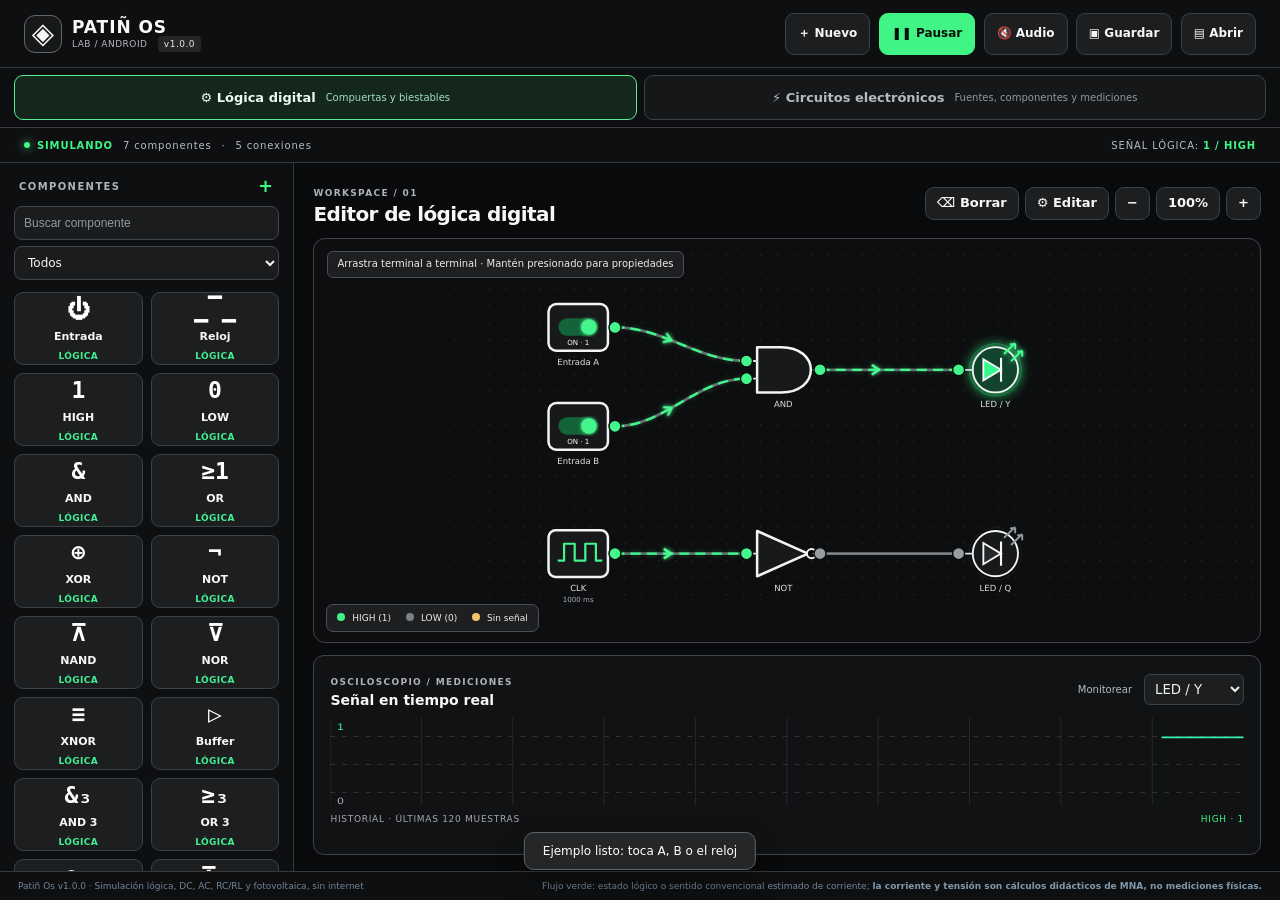
==== commit 5d92666c: "chore(release): prepare Patiñ Os v1.0.0 and require private signed publication" ====
--- a/app/src/main/assets/index.html
+++ b/app/src/main/assets/index.html
@@ -4,7 +4,7 @@
 <link rel="stylesheet" href="style.css"/><link rel="stylesheet" href="responsive.css"/></head><body>
 <div class="app">
   <header class="topbar">
-    <div class="brand"><div class="brand-mark">◈</div><div><strong>PATIÑ <em>OS</em></strong><small>LAB / ANDROID <span class="alpha">RC 0.9.6.1</span></small></div></div>
+    <div class="brand"><div class="brand-mark">◈</div><div><strong>PATIÑ <em>OS</em></strong><small>LAB / ANDROID <span class="alpha">v1.0.0</span></small></div></div>
     <div class="header-tools">
       <button id="newBtn" class="action" title="Nuevo proyecto" aria-label="Nuevo proyecto">＋ <span>Nuevo</span></button>
       <button id="runBtn" class="action primary" title="Pausar o reanudar" aria-label="Pausar o reanudar">❚❚ <span>Pausar</span></button>
@@ -57,7 +57,7 @@
       </div>
     </section>
   </main>
-  <footer><span>Patiñ Os v0.9.6.1 RC · Simulación lógica, DC, AC, RC/RL y fotovoltaica, sin internet</span><span>Flujo verde: estado lógico o sentido convencional estimado de corriente; <b>la corriente y tensión son cálculos didácticos de MNA, no mediciones físicas.</b></span></footer>
+  <footer><span>Patiñ Os v1.0.0 · Simulación lógica, DC, AC, RC/RL y fotovoltaica, sin internet</span><span>Flujo verde: estado lógico o sentido convencional estimado de corriente; <b>la corriente y tensión son cálculos didácticos de MNA, no mediciones físicas.</b></span></footer>
   <div id="toast" role="status" aria-live="polite"></div>
   <dialog id="propsDialog" class="props-dialog" aria-labelledby="propsTitle"><form id="propsForm" method="dialog"><h2 id="propsTitle">Propiedades</h2><p class="props-description">Mantén presionado cualquier componente para configurar sus parámetros.</p><div id="propsFields"></div><p id="propsHelp" class="props-help"></p><div class="props-actions"><button type="button" id="propsClose">Cancelar</button><button type="submit" class="props-save">Guardar cambios</button></div></form></dialog>
 </div>
